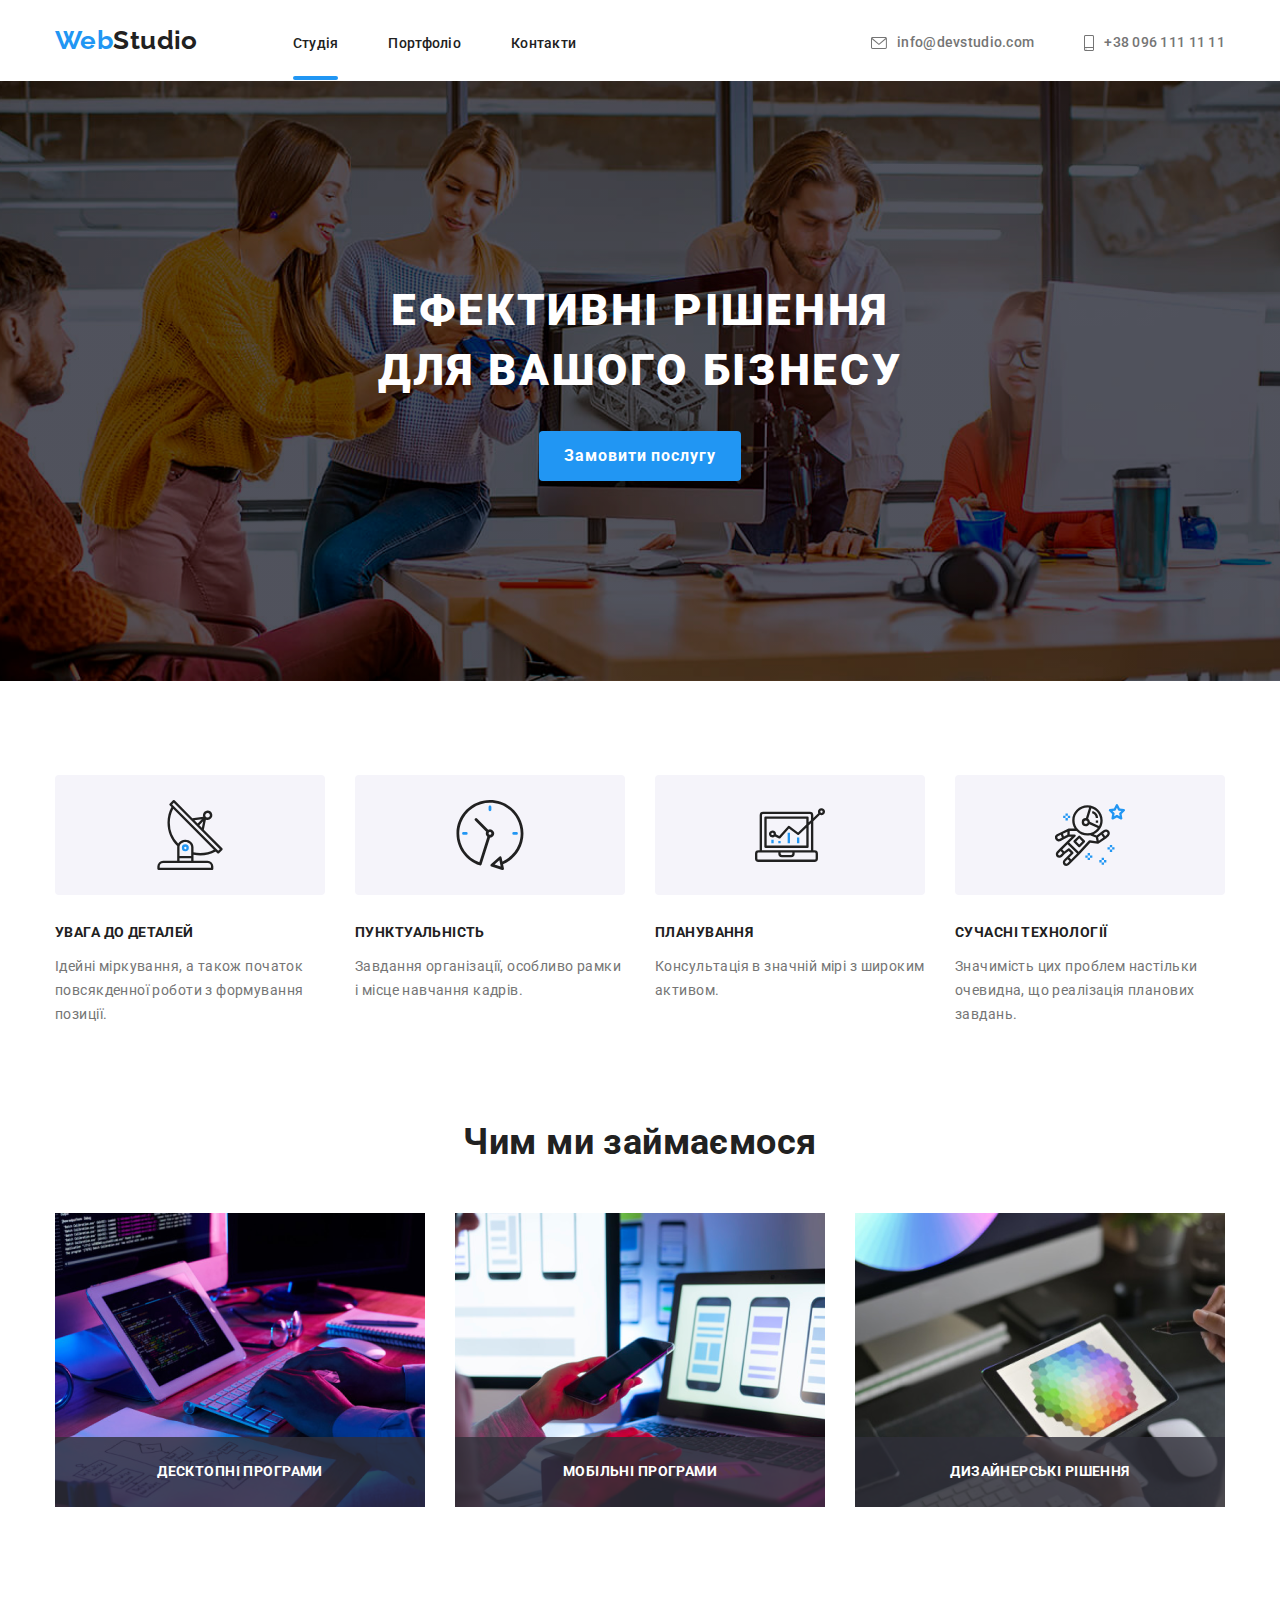
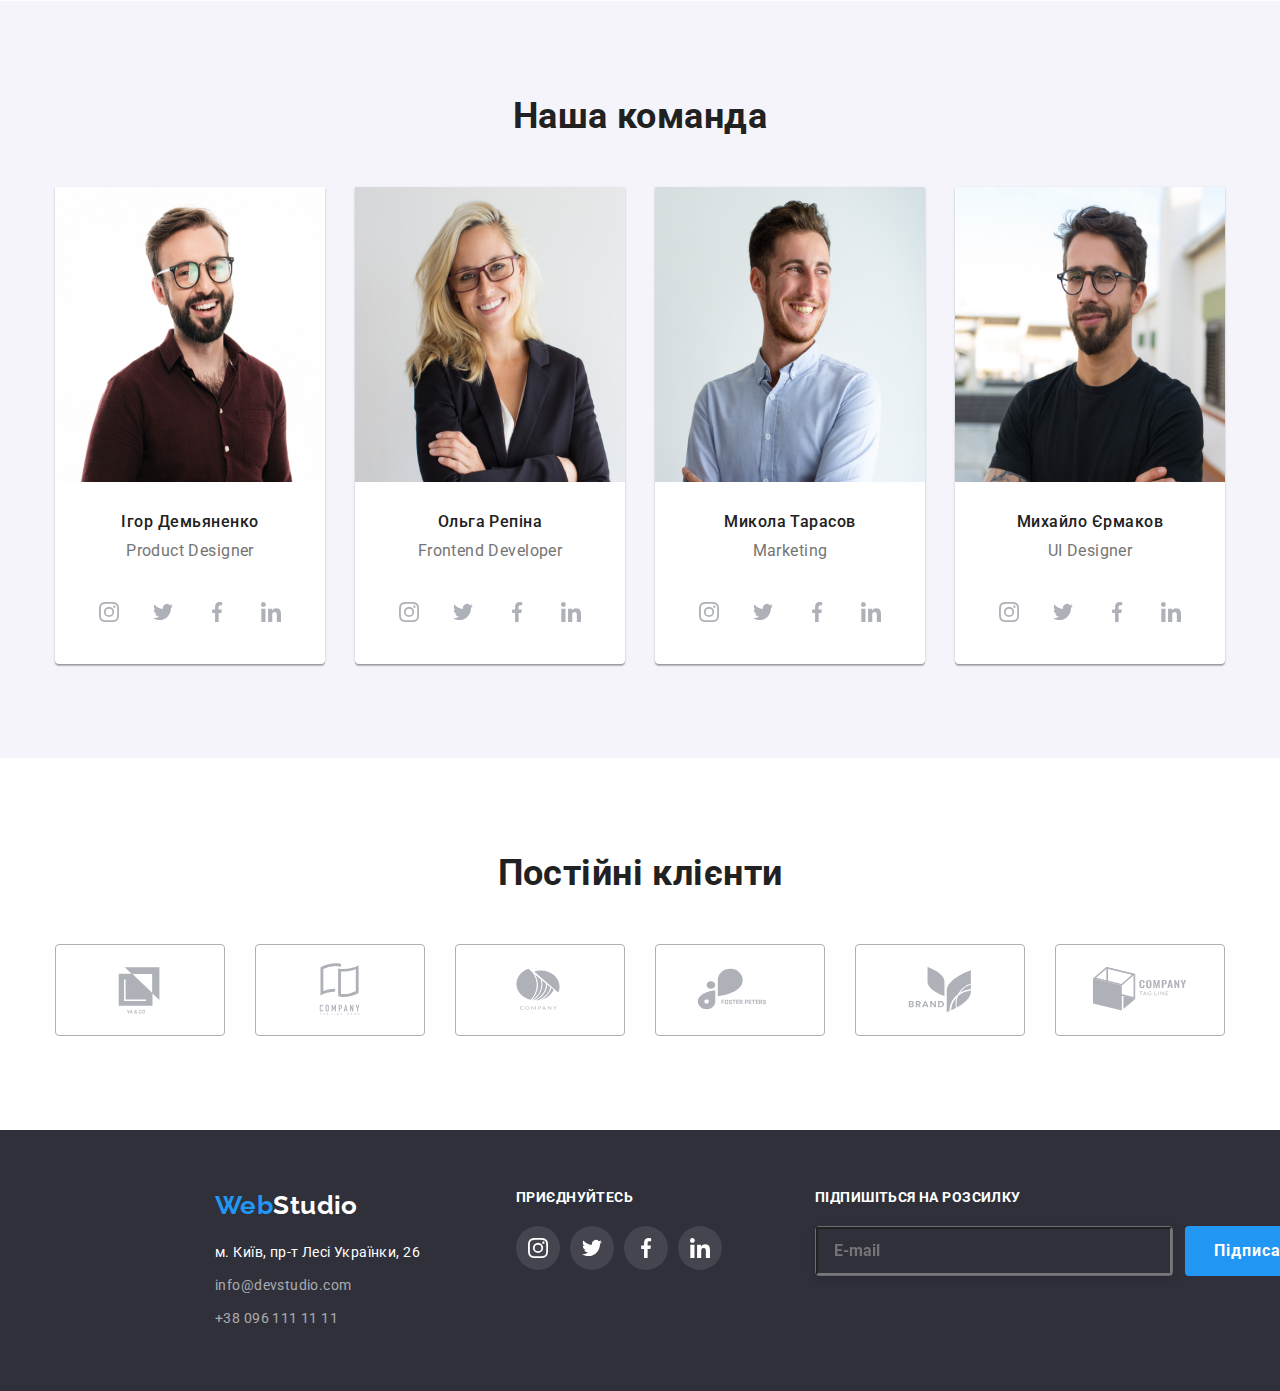
==== index.html @ 72299a6f "add modal registration" ====
<!DOCTYPE html>
<html lang="uk">

<head>
  <meta charset="UTF-8" />
  <meta http-equiv="X-UA-Compatible" content="IE=edge" />
  <meta name="viewport" content="width=device-width, initial-scale=1.0" />
  <title>WebStudio</title>
  <link rel="preconnect" href="https://fonts.googleapis.com" />
  <link rel="preconnect" href="https://fonts.gstatic.com" crossorigin />
  <link href="https://fonts.googleapis.com/css2?family=Raleway:wght@700&family=Roboto:wght@400;500;700;900&display=swap"
    rel="stylesheet" />
  <link rel="stylesheet" href="https://cdnjs.cloudflare.com/ajax/libs/modern-normalize/1.1.0/modern-normalize.min.css">
  <link rel="stylesheet" href="./css/styles.css" />
</head>

<body data-body>
  <header class="page-header">
    <div class="page container">
      <nav class="main-nav">
        <a class="page-logo" href="./index.html"><span class="web-logo">Web</span>Studio</a>
        <ul class="site-nav list">
          <li class="item"><a href="./index.html" class="link current">Студія</a></li>
          <li class="item"><a href="./portfolio.html" class="link">Портфоліо</a></li>
          <li class="item"><a href="" class="link">Контакти</a></li>
        </ul>
      </nav>

      <ul class="auth-nav list">
        <li class="item">
            <a href="mailto:info@devstudio.com" class="link"> <svg class="contact-icon" width="16" height="12">
                <use href="./images/images-icons/sprite.svg#icon-envelope"></use>
              </svg>info@devstudio.com</a>
        </li>

        <li class="item">
            <a href="tel:+380961111111" class="link"> <svg class="contact-icon" width="10" height="16">
                <use href="./images/images-icons/sprite.svg#icon-smartphone">
                </use>
              </svg>+38 096 111 11 11</a>
        </li>
      </ul>
    </div>
  </header>

  <main class="main-content">
    <!--Hero-->
    <section class="section hero-section">
      <div class="container">
        <h1 class="hero-title">Ефективні рішення для вашого бізнесу</h1>
        <button class="btn" type="button" data-modal-open>Замовити послугу</button> 
      </div>
    </section>

    <!--Features-->
    <section class="section">
      <div class="container">
        <h2 class="section-title visually-hidden">Fetures</h2>
        <ul class="features-list">
          <li class="features-list-li">
            <div class="feature-icon">
              <svg width="70" height="70">
                <use href="./images/images-icons/sprite.svg#icon-antenna">
                </use>
              </svg>
            </div>
            <h3 class="title">Увага до деталей</h3>
            <p class="text">Ідейні міркування, а також початок повсякденної роботи з формування позиції.</p>
          </li>
          <li class="features-list-li">
            <div class="feature-icon">
              <svg width="70" height="70">
                <use href="./images/images-icons/sprite.svg#icon-clock"></use>
              </svg>
            </div>
            <h3 class="title">Пунктуальність</h3>
            <p class="text">Завдання організації, особливо рамки і місце навчання кадрів.</p>
          </li>
          <li class="features-list-li">
            <div class="feature-icon">
              <svg width="70" height="70">
                <use href="./images/images-icons/sprite.svg#icon-diagram"></use>
              </svg>
            </div>
            <h3 class="title">Планування</h3>
            <p class="text">Консультація в значній мірі з широким активом.</p>
          </li>
          <li class="features-list-li">
            <div class="feature-icon">
              <svg width="70" height="70">
                <use href="./images/images-icons/sprite.svg#icon-astronaut"></use>
              </svg>
            </div>
            <h3 class="title">Сучасні технології</h3>
            <p class="text">Значимість цих проблем настільки очевидна, що реалізація планових завдань.</p>
          </li>
        </ul>
      </div>
    </section>

    <!--Work-->
    <section class="section about">
      <div class="container">
        <h2 class="section-title work">Чим ми займаємося</h2>
        <ul class="work-list">
          <li class="work-item link">
            <img src="./images/work/box1.png" alt="бази даних" />
            <p class="description">
              десктопні програми
            </p>
          </li>
          <li class="work-item link">
            <img src="./images/work/box2.png" alt="контакти" class="pic" />
            <p class="description">
              мобільні програми
            </p>
          </li>
          <li class="work-item link">
            <img src="./images/work/box3.png" alt="фінансовий аналіз" class="pic" />
            <p class="description">
              дизайнерські рішення
            </p>
          </li>
        </ul>
      </div>
    </section>

    <!--Team-->
    <section class="section team-section">
      <div class="container">
        <h2 class="section-title team">Наша команда</h2>
        <ul class="main-team list">
          <li class="team-list">
            <img src="./images/team/teamcard1.jpg" alt="Ігор Демьяненко" width="270" height="260" class="photo" />
            <h3 class="title">Ігор Демьяненко</h3>
            <p class="team-text">Product Designer</p>
                    
                <ul class="social-networks list">
                  <li class="social-networks-icon">
                    <a class="social-icon-box" href="" aria-label="instagram"> <svg class="soc-icon" width="20" height="20">
                      <use href="./images/images-icons/sprite.svg#icon-instagram">Instagram</use>
                    </svg>
                    </a>
                  </li>

                  <li class="social-networks-icon">
                    <a class="social-icon-box" href="" aria-label="twitter"><svg class="soc-icon" width="20" height="20">
                      <use href="./images/images-icons/sprite.svg#icon-twitter">Twitter</use>
                    </svg>
                    </a>
                  </li>

                   <li class="social-networks-icon">
                    <a class="social-icon-box" href="" aria-label="facebook"><svg class="soc-icon" width="20" height="20">
                      <use href="./images/images-icons/sprite.svg#icon-facebook">Facebook</use>
                    </svg>
                    </a>
                  </li>

                  <li class="social-networks-icon">
                    <a  class="social-icon-box" href="" aria-label="linkedin"><svg class="soc-icon" width="20" height="20">
                      <use href="./images/images-icons/sprite.svg#icon-linkedin">Linkedin</use>
                    </svg>
                    </a>
                  </li>
                </ul>
          </li>

          <li class="team-list">
            <img src="./images/team/teamcard2.jpg" alt="Ольга Репіна" width="270" height="260" class="photo" />
            <h3 class="title">Ольга Репіна</h3>
            <p class="team-text">Frontend Developer</p>
            <ul class="social-networks list">
              <li class="social-networks-icon">
                <a class="social-icon-box" href="" aria-label="instagram"> <svg class="soc-icon" width="20" height="20">
                  <use href="./images/images-icons/sprite.svg#icon-instagram">Instagram</use>
                </svg>
                </a>
              </li>

              <li class="social-networks-icon">
                <a class="social-icon-box" href="" aria-label="twitter"><svg class="soc-icon" width="20" height="20">
                  <use href="./images/images-icons/sprite.svg#icon-twitter">Twitter</use>
                </svg>
                </a>
              </li>

               <li class="social-networks-icon">
                <a class="social-icon-box" href="" aria-label="facebook"><svg class="soc-icon" width="20" height="20">
                  <use href="./images/images-icons/sprite.svg#icon-facebook">Facebook</use>
                </svg>
                </a>
              </li>

              <li class="social-networks-icon">
                <a  class="social-icon-box" href="" aria-label="linkedin"><svg class="soc-icon" width="20" height="20">
                  <use href="./images/images-icons/sprite.svg#icon-linkedin">Linkedin</use>
                </svg>
                </a>
              </li>
            </ul>
          </li>

          <li class="team-list">
            <img src="./images/team/teamcard3.jpg" alt="Микола Тарасов" width="270" height="260" class="photo" />
            <h3 class="title">Микола Тарасов</h3>
            <p class="team-text">Marketing</p>
            <ul class="social-networks list">
              <li class="social-networks-icon">
                <a class="social-icon-box" href="" aria-label="instagram"> <svg class="soc-icon" width="20" height="20">
                  <use href="./images/images-icons/sprite.svg#icon-instagram">Instagram</use>
                </svg>
                </a>
              </li>

              <li class="social-networks-icon">
                <a class="social-icon-box" href="" aria-label="twitter"><svg class="soc-icon" width="20" height="20">
                  <use href="./images/images-icons/sprite.svg#icon-twitter">Twitter</use>
                </svg>
                </a>
              </li>

               <li class="social-networks-icon">
                <a class="social-icon-box" href="" aria-label="facebook"><svg class="soc-icon" width="20" height="20">
                  <use href="./images/images-icons/sprite.svg#icon-facebook">Facebook</use>
                </svg>
                </a>
              </li>

              <li class="social-networks-icon">
                <a  class="social-icon-box" href="" aria-label="linkedin"><svg class="soc-icon" width="20" height="20">
                  <use href="./images/images-icons/sprite.svg#icon-linkedin">Linkedin</use>
                </svg>
                </a>
              </li>
            </ul>
          </li>

          <li class="team-list">
            <img src="./images/team/teamcard4.jpg" alt="Михайло Єрмаков" width="270" height="260" class="photo" />
            <h3 class="title">Михайло Єрмаков</h3>
            <p class="team-text">UI Designer</p>
            <ul class="social-networks list">
              <li class="social-networks-icon">
                <a class="social-icon-box" href="" aria-label="instagram"> <svg class="soc-icon" width="20" height="20">
                  <use href="./images/images-icons/sprite.svg#icon-instagram">Instagram</use>
                </svg>
                </a>
              </li>

              <li class="social-networks-icon">
                <a class="social-icon-box" href="" aria-label="twitter"><svg class="soc-icon" width="20" height="20">
                  <use href="./images/images-icons/sprite.svg#icon-twitter">Twitter</use>
                </svg>
                </a>
              </li>

               <li class="social-networks-icon">
                <a class="social-icon-box" href="" aria-label="facebook"><svg class="soc-icon" width="20" height="20">
                  <use href="./images/images-icons/sprite.svg#icon-facebook">Facebook</use>
                </svg>
                </a>
              </li>

              <li class="social-networks-icon">
                <a class="social-icon-box" href="" aria-label="linkedin"><svg class="soc-icon" width="20" height="20">
                  <use href="./images/images-icons/sprite.svg#icon-linkedin">Linkedin</use>
                </svg>
                </a>
              </li>
            </ul>
          </li>
        </ul>
      </div>
    </section>
  </main>

  <!--Customers-->
  <section class="section customers">
    <div class="container">
      <h2 class="section-title work">Постійні клієнти</h2>
      <ul class="customers-list list">
        <li class="customers-li">
          <a class="customer-icon" href="" aria-label="">
            <svg class="company" width="106" height="60">
              <use href="./images/images-icons/sprite.svg#icon-logo-1"></use>
            </svg>
          </a>
        </li>

        <li class="customers-li">
          <a class="customer-icon" href="" aria-label="">
            <svg class="company" width="106" height="60">
              <use href="./images/images-icons/sprite.svg#icon-logo-2"></use>
            </svg>
          </a>
        </li>


        <li class="customers-li">
          <a class="customer-icon" href="" aria-label="">
            <svg class="company" width="106" height="60">
              <use href="./images/images-icons/sprite.svg#icon-logo-3"></use>
            </svg>
          </a>
        </li>

        <li class="customers-li">
          <a class="customer-icon" href="" aria-label="">
            <svg class="company" width="106" height="60">
              <use href="./images/images-icons/sprite.svg#icon-logo-4"></use>
            </svg>
          </a>
        </li>

        <li class="customers-li">
          <a class="customer-icon" href="" aria-label="">
            <svg class="company" width="106" height="60">
              <use href="./images/images-icons/sprite.svg#icon-logo-5"></use>
            </svg>
          </a>
        </li>

        <li class="customers-li">
          <a class="customer-icon" href="" aria-label=""><svg class="company" width="106" height="60">
              <use href="./images/images-icons/sprite.svg#icon-logo-6"></use>
            </svg>
          </a>
        </li>

      </ul>
    </div>
  </section>

  <!--Footer-->
  <footer class="section footer-section">
    <div class="footer-container">
        <div class="footer-block">
          <a class="logo list" href="./index.html"><span class="web-logo">Web</span>Studio</a>
          <address class="footer-addres">
            <ul class="footer-adress-list">
              <li class="item"><a
              href="https://www.google.com.ua/maps/place/%D0%B1%D1%83%D0%BB.+%D0%9B%D0%B5%D1%81%D0%B8+%D0%A3%D0%BA%D1%80%D0%B0%D0%B8%D0%BD%D0%BA%D0%B8,+26,+%D0%9A%D0%B8%D0%B5%D0%B2,+02000/@50.4265807,30.5383858,17z/data=!3m1!4b1!4m5!3m4!1s0x40d4cf0e033ecbe9:0x57a4dffefec77da0!8m2!3d50.4265807!4d30.5383858?hl=ru"
              class="adress-link">м. Київ, пр-т Лесі Українки, 26</a></li>
              <li class="item"><a href="mailto:info@devstudio.com" class="contacts-link">info@devstudio.com</a></li>
              <li class="item"><a href="tel:+380961111111" class="contacts-link">+38 096 111 11 11</a></li>
            </ul>
          </address>
        </div>

        <div class="network-contacts">
          <h3 class="joing-network title">Приєднуйтесь</h3>
          <ul class="social-networks list">
            <li class="social-networks-icon">
              <a class="footer-social-icon" href="" aria-label="instagram"> <svg class="soc-icon-footer" width="20" height="20">
              <use href="./images/images-icons/sprite.svg#icon-instagram">Instagram</use>
              </svg>
              </a>
            </li>

            <li class="social-networks-icon">
              <a class="footer-social-icon" href="" aria-label="twitter"><svg class="soc-icon-footer" width="20" height="20">
              <use href="./images/images-icons/sprite.svg#icon-twitter">Twitter</use>
              </svg>
              </a>
            </li>

            <li class="social-networks-icon">
              <a class="footer-social-icon" href="" aria-label="facebook"><svg class="soc-icon-footer" width="20" height="20">
                <use href="./images/images-icons/sprite.svg#icon-facebook">Facebook</use>
              </svg>
              </a>
            </li>

            <li class="social-networks-icon">
              <a  class="footer-social-icon" href="" aria-label="linkedin"><svg class="soc-icon-footer" width="20" height="20">
              <use href="./images/images-icons/sprite.svg#icon-linkedin">Linkedin</use>
              </svg>
              </a>
            </li>
          </ul>
        </div>
        
        <div class="signup">
          <h3 class="title">Підпишіться на розсилку</h3>
          <form name="signup-form" class="signup-form" >
            <label class="signup-form-email" >
              <input type="email" name="email" classs="email" placeholder="E-mail">
            </label>
            <button type="submit" class="btn-submit">Підписатися<svg class="icon-send" width="24" height="24">
              <use href="./images/images-icons/icons.svg#icon-icon-send">Icon-send</use>
            </svg></button>
          </form>
        </div>

      </div>
  </footer>

  <!--Modal-window-->
    <div class="backdrop is-hidden" data-modal>
      <div class="modal">
        <button class="modal-close-btn" type="button" data-modal-close> 
          <svg width="11" height="11">
            <use href="./images/images-icons/cros-close.svg#icon-cros-close">
            </use>
          </svg>
        </button>

        <div class="callback">
          <p class="callback-title">Залиште свої данні, ми вам перетелефонуємо</p>
          <form name="callback-form" class="callback-form">
            
            <div class="callback-username">
              <label class="callback-form-username">
                Ім'я
                <input type="text" name="uername" class="uername">
              </label>
            </div>

            <div class="callback-phone">
              <label class="callback-phone-number">
                Телефон
                <input type="phone" name="phone" class="phone">
              </label>
            </div>
            
           <div class="callback-mail"> 
            <label class="callback-mail-adress">
              Пошта
              <input type="mail" name="mail" class="mail">
            </label>
           </div>

           <div class="callback-area">
            <label class="callback-area-coment">
              Коментарій
              <input type="text" name="text" class="text">
            </label>
           </div>
    
          </form>
        </div>
      </div>
    </div>

  <script src="./js/modal.js"></script>

</body>

</html>
---- css/styles.css ----
/* index.html css */
:root {
    --primary-text-color: #757575;
    --secondary-text-color: #212121;
    --accent-color: #2196F3;
    --secondary-background-color: #FFFFFF;
    --icon-color: #AFB1B8;
}

/* reset */
html {
	box-sizing: border-box;
}
*,
*::after,
*::before {
	box-sizing: inherit;
}

h1,
h2,
h3,
h4,
h5,
h6,
p {
	margin-top: 0;
}

.ul {
	list-style: none;
	padding-left: 0;
    padding: 0;
	margin: 0;
}

.a {
	text-decoration: none;
	color: inherit;
}

img {
	display: block;
	max-width: 100%;
	height: auto;
}

.list {
    padding: 0;
    margin: 0;
    
    list-style: none;
}

body {
    font-family: Roboto, sans-serif; 
    font-size: 14px;
    letter-spacing: 0.03em;
    color: var(--primary-text-color);
    background-color: var(--secondary-background-color);
}

.no-scroll {
    overflow: hidden;
}

.section {
    padding-bottom: 94px;
    padding-top: 94px;
}

.page-header {
    background-color: var(--secondary-background-color);
}

.container {
    width: 1200px;
    padding-left: 15px;
    padding-right: 15px;
    margin-left: auto;
    margin-right: auto;
}

/* main-nav */
.page {
    display: flex;
}

.main-nav  {
    display: flex;
    align-items: center;
    margin-right: auto;
}

/* logo */
.page-logo {
    display: flex;
    margin-right: 95px;

    color: var(--secondary-text-color); 
    font-family: 'Raleway', serif;
    font-weight: 700;
    font-size: 26px;
    line-height: 1.20;
    text-decoration: none;

    transition-property: color;
    transition-duration: 250ms;
    transition-timing-function: cubic-bezier(0.4, 0, 0.2, 1); 
}

.page-logo:hover,
.page-logo:focus {
    color: #292929;   
}

.web-logo {
    color: var(--accent-color);
}

/* site nav */
.link {
    text-decoration: none;
}

.site-nav {
    display: flex;
}

.site-nav .item + .item {
    margin-left: 50px   ;
}

.site-nav .link {
    display: flex;
    padding-top: 35px;
    padding-bottom: 30px;

    color: var(--secondary-text-color);
    font-weight: 500;
    font-size: 14px;
    line-height: 1.07;
    letter-spacing: 0.02em;
    text-decoration: none;

    transition-property: color;
    transition-duration: 250ms;
    transition-timing-function: cubic-bezier(0.4, 0, 0.2, 1);
    }

.site-nav .link:hover,
.site-nav .link:focus {
    color: var(--accent-color);
}

.current {
    position: relative;
}

.current::after {
    content: "";
    position: absolute;
    bottom: 0;
    left:0;
    width: 100%;
    height: 4px;
    background-color: var(--accent-color);
    border-radius: 2px;
} 


/* auth-icons */
.contact-icon {
    margin-right: 10px;
    fill: currentColor;
}

/* auth-nav */
.page .auth-nav {
    display: flex;
}

.auth-nav .item {
    display: flex;
    align-items: center;
}

.auth-nav .link {
    display: flex;
    padding-top: 35px;
    padding-bottom: 30px;
    align-items: center;
    font-weight: 500;
    font-size: 14px;
    line-height: 1.14;
    letter-spacing: 0.02em;
    color: #757575;
    text-decoration: none;

    transition-property: color;
    transition-duration: 250ms;
    transition-timing-function: cubic-bezier(0.4, 0, 0.2, 1);
}

.auth-nav .item + .item {
    margin-left: 50px;
}

 .auth-nav .link:hover,
 .auth-nav .link:focus {
    color: var(--accent-color);
 }

/* Hero */
.main-contenet {
    margin-bottom: 0;
}

.hero-section {
    max-width: 1600px;
    margin-left: auto;
    margin-right:auto;
    padding-top: 200px;
    padding-bottom: 200px;
    text-align: center;
    background-image: linear-gradient(to right, rgba(0, 0, 0, 0.4), rgba(0, 0, 0, 0.4)), url(../images/banner/Img.png);
    background-repeat: no-repeat;
    background-position: center;
    background-size: cover;
    background-color: #C4C4C4;
}

.hero-title {
    width: 600px;
    margin-bottom: 30px;
    margin-left: auto;
    margin-right: auto;

    font-weight: 900;
    font-size: 44px;
    line-height: 1.36;
    text-align: center;
    letter-spacing: 0.06em;
    text-transform: uppercase;
    color: var(--secondary-background-color);
}

.btn {
    padding: 10px 25px;

    font-weight: 700;
    font-size: 16px;
    line-height: 1.88;
    border: none;
    align-items: center;
    text-align: center;
    border-radius: 4px;
    letter-spacing: 0.06em;
    cursor: pointer;
    color: var(--secondary-background-color);
    background-color: var(--accent-color);

    transition-property: background-color, box-shadow;
    transition-duration: 250ms;
    transition-timing-function: cubic-bezier(0.4, 0, 0.2, 1);

}

.btn:hover,
.btn:focus {
    background-color:var(--accent-color);
    box-shadow: 0px 4px 4px rgba(0, 0, 0, 0.15); 
}

/* features */
.section-title {
    text-align: center;
    font-weight: 700;
    font-size: 36px;
    line-height: 1.17;
    color: var(--secondary-text-color);
}

.features-list {
    padding: 0;
    margin: 0;
    display: flex;
    list-style: none;
}

 /*прихований заголовок*/
 .visually-hidden {
    position: absolute;
    width: 1px;
    height: 1px;
    margin: -1px;
    border: 0;
    padding: 0;
    white-space: nowrap;
    clip-path: inset(100%);
    clip: rect(0 0 0 0);
    overflow: hidden;
 }

 .features-list-li {
    width: 270px;
 }

 .features-list .features-list-li + .features-list-li {
    margin-left: 30px;
 }

.title {
    font-size: 14px;
    font-weight: 700;
    line-height: 1.14;
    list-style: none;
    color: var(--secondary-text-color);
    text-transform: uppercase;
}

.text {
    margin-top: 0;
    margin-bottom: 0;
    
    font-size: 14px;
    line-height: 1.71;
}

/* feature-icons */
.feature-icon {
    display: flex;
    margin-bottom: 30px;
    width: 270px;
    height: 120px;
    border: none;
    align-items: center;
    justify-content: center;
    border-radius: 4px;
    background-color: #F5F4FA;
 }

/* work */
.about {
    padding-top: 0;
}

.work .link {
    display: flex;
    flex-direction: row;
    background: url(creative-artist-web-design-with-working-colour-selection-graphic-tablet_35674-1119.jpg);
}

.work-list {
    display: flex;
    margin-top: 0;
    margin-bottom: 0;
    padding: 0%;

    list-style: none;
}

.work-list .link + .link {
    margin-left: 30px;
}

.work-list .link + .link:not(:last-child) {
    margin-left: 30px;
}

.work {
    margin-top: 0;
    margin-bottom: 50px;
}

.work-item {
   display: block;
   max-width: 100%; 
   height: auto;
   position: relative;
}

.description {
    font-weight: 700;
    line-height: 1.14;
    top: 0;
    left:0;
    width: 100%;
    height: 70px;
    padding-top: 27px;
    padding-bottom: 27px;
    margin-top: auto;
    margin-bottom: 0;
    bottom: 0;
    position: absolute;
    text-align: center;
    justify-content: flex-end;
    text-transform: uppercase;
    font-style: normal;
    color: var(--secondary-background-color);
    background-color: rgba(47, 48, 58, 0.8);
}

/* team */
.team-section {
    margin-top: 0;
    margin-bottom: 0;
    background-color: #F5F4FA;
}

.section-title {
    margin-bottom: 50px; 
}

.main-team .team-list + .team-list {
    margin-left: 30px;
}

.team {
    background-color: #F5F4FA;
    border-radius: 0px;
}

.main-team {
    display: flex;
    padding-left: 0;
}

.team-list {
    background: #FFFFFF;
    box-shadow: 0px 1px 3px rgba(0, 0, 0, 0.12), 0px 1px 1px rgba(0, 0, 0, 0.14), 0px 2px 1px rgba(0, 0, 0, 0.2);
    border-radius: 0px 0px 4px 4px;
}

.team-text {
    margin-bottom: 0;
    font-size: 16px;
    line-height: 1.19;
    text-align: center;
    color: var(--primary-text-color);
}

.team-list .title {
    padding-top: 30px;
    margin-bottom: 10px;

    font-weight: 500;
    font-size: 16px;
    line-height: 1.19;
    text-align: center;
    letter-spacing: 0.03em;
    text-transform: none;
    color: var(--secondary-text-color);
}

.photo {
    width: 370px;
    height: 295px;
    background-color: var(--primary-text-color);
}

/* Network items */
.social-networks {
    display: flex; 
    margin-top: 30px;
    padding-bottom: 30px; 
    align-items: center;
    justify-content: center;
}

.social-networks .list {
    padding-bottom: 30px;
}

.social-networks-icon {
    display: flex; 
}

.social-networks-icon:not(:last-child) {
    margin-right: 10px;  
 } 

.social-icon-box {
    display: flex;
    width: 44px;
    height: 44px;
    border-radius: 50%;
    align-items: center;
    justify-content: center;
    border: none;
    color: var(--icon-color);
    background-color: var(--secondary-background-color);

    transition-property: background-color, color;
    transition-duration: 250ms;
    transition-timing-function: cubic-bezier(0.4, 0, 0.2, 1);
}

.social-icon-box:hover,
.social-icon-box:focus {
    background-color: var(--accent-color);
    color: var(--secondary-background-color);
}

.soc-icon {
    align-items: center;
    justify-content: center;
    fill: currentColor;
}

/* Customers */
.customers-list {
    display: flex;
}

.customers-li {
    display: flex;  
}

.customers-li:not(:last-child) {
    margin-right: 30px;
}

.customer-icon {
    display: flex;
    width: 170px;
    height: 92px;
    align-items: center;
    justify-content: center;
    border: 1px solid #AFB1B8;
    border-radius: 4px; 
    color: var(--icon-color);
    background-color: var(--secondary-background-color);

    transition-property: color, border;
    transition-duration: 250ms;
    transition-timing-function: cubic-bezier(0.4, 0, 0.2, 1);
}

.customer-icon:hover,
.customer-icon:focus {
    color: var(--accent-color);
    border: 1px solid var(--accent-color);
}

.company {
    align-items: center;
    justify-content: center;
    fill: currentColor;
}   

/* footer */
.footer-section {
    display: flex;
    width: 1600px;
    padding-top: 60px;
    padding-bottom: 60px;
    padding-left: 15px;
    padding-right: 15px;
    margin-left: auto;
    margin-right: auto;
    margin-top: 0;
    margin-top: 0;
    background-color: #2F303A;
}

.footer-container {
    display: flex;
    width: 1200px;
    padding-left: 15px;
    padding-right: 15px;
    margin-left: auto;
    margin-right: auto;
}

.footer-block {
    width: 231px;
} 

.logo {
    margin-bottom: 20px;
    font-family: 'Raleway';
    font-weight: 700;
    font-size: 26px;
    line-height: 1.19;
    text-decoration: none;
    color: var(--secondary-background-color);
}

.footer-addres {
    margin-top: 20px;
}

.footer-adress-list {
    padding-left: 0;
    margin-top: 0;   
    margin-bottom: 0; 
    list-style: none;
}

.footer-adress .list {
    margin-right: 0;
}

.footer-adress-list .item {
    margin-bottom: 9px;
}

.footer-adress-list .item:last-child {
    margin-bottom: 0;
}

.adress-link,
.contacts-link {
    font-style: normal;
    line-height: 1.71;
    text-decoration: none;
    color: var(--secondary-background-color) 
}

.contacts-link {
    color: rgba(255, 255, 255, 0.6);

    transition-property: color;
    transition-duration: 250ms;
    transition-timing-function: cubic-bezier(0.4, 0, 0.2, 1);
}

.contacts-link:hover,
.contacts-link:focus {
    color:var(--accent-color);
}

.footer-social-icon {
    display: flex;
    width: 44px;
    height: 44px;
    border-radius: 50%;
    align-items: center;
    justify-content: center;
    border: none;
    color: var(--secondary-background-color);
    background-color: rgba(255, 255, 255, 0.1);

    transition-property: background-color;
    transition-duration: 250ms;
    transition-timing-function: cubic-bezier(0.4, 0, 0.2, 1);
}

.footer-social-icon:hover,
.footer-social-icon:focus {
    background-color: var(--accent-color);
}

.soc-icon-footer {
    align-items: center;
    justify-content: center;
    fill: currentColor;
}

/* Network contacts */
.network-contacts {
    display: flex;
    flex-wrap: wrap;
    width: 206px;
    margin-left: 70px;
    margin-right:93px;
    padding-bottom: 0px;
    align-items: center;
    align-content: flex-start;
}

.joing-network {
    margin-bottom: 20px;
    color: var(--secondary-background-color);
}

.network-contacts > .social-networks {
    margin-top: 0;
}

/* Signup-form */
.signup {
    display: block;
    align-content: flex-start; 
}

.signup-form {
    display: flex;
}

.signup > .title {
    color: var(--secondary-background-color);
    margin-bottom: 20px;
}

.signup-form-email {
    display: flex;
    margin-right: 12px;
    width: 358px;
    height: 50px;
    
    border: 1px solid rgba(255, 255, 255, 0.3);
    filter: drop-shadow(0px 4px 4px rgba(0, 0, 0, 0.15));
    border-radius: 4px;
}

.signup-form input {
    padding-top: 15px;
    padding-bottom: 15px;
    padding-left: 16px;
    width: 100%;
   
    font-weight: 700;
    font-size: 16px;
    line-height: 1.88;

    color: var(--secondary-background-color);
    background-color: #2F303A;
}

.btn-submit {
    padding: 10px 29px;
    margin-left: 0;
    font-weight: 700;
    font-size: 16px;
    line-height: 1.88;
   
    display: flex;
    align-items: center;
    text-align: center;
    width: 200px;
    height: 50px;
    letter-spacing: 0.06em;
    border: none;
    align-items: center;
    text-align: center;
    border-radius: 4px;
    cursor: pointer;
    color: var(--secondary-background-color);
    background-color: var(--accent-color);

    transition-property: background-color, box-shadow;
    transition-duration: 250ms;
    transition-timing-function: cubic-bezier(0.4, 0, 0.2, 1);

}

.btn-submit:hover,
.btn-submit:focus {
    background-color:var(--accent-color);
    box-shadow: 0px 4px 4px rgba(0, 0, 0, 0.15); 
}

.icon-send {
    margin-left: 10px;
}

/* potfolio/css */

.portfolio-container {
    display: flex;
    margin-top: 0;
    margin-bottom: 50px;
    justify-content: center;
} 

.portfolio-nav + .portfolio-nav {
    margin-left: 8px;
}

.portfolio-btn {
    padding: 6px 22px;
    font-weight: 500;
    font-size: 16px;
    border-radius: 4px;

    line-height: 1.63;
    text-align: center;
    cursor: pointer;
    color: var(--secondary-text-color);
    background-color: #F5F4FA;
    border: transparent;

    transition-property: color, background, box-shadow, border-radius;
    transition-duration: 250ms;
    transition-timing-function: cubic-bezier(0.4, 0, 0.2, 1);
}   

 .portfolio-btn:hover,
 .portfolio-btn:focus {
    color: #F5F4FA;
    background: #2196F3;
    box-shadow: 0px 3px 1px rgba(0, 0, 0, 0.1), 0px 1px 2px rgba(0, 0, 0, 0.08), 0px 2px 2px rgba(0, 0, 0, 0.12);
    border-radius: 4px;
 }

 .portfolio-btn.active {
    background-color: var(--accent-color);
    color: var(--secondary-background-color);
 }

.flex-conteiner {
    display: flex;
    flex-wrap: wrap;
    margin-top: 0;
    width: 1200px;
    cursor: pointer;
}
 
.work-text {
    padding-bottom: 20px;
    margin-bottom: 0;

    font-size: 16px;
    line-height: 30px;
    letter-spacing: 0.03em;
    color: var(--primary-text-color);
}

.work-text,
.list-title {
    padding-right: 25px;
    padding-left: 25px;
}

.list-title {
    padding-top: 20px;
    margin-bottom: 4px;
    
    font-size: 18px;
    line-height: 36px;
    letter-spacing: 0.06em;
    color: var(--secondary-text-color);
}

 .flex-conteiner .link {
    display: flex;
    width: 370px;

    margin-right: 30px;
    margin-bottom:                                                                                                                                                                                                                                                                                                                                                       30px;
    border: 1px solid #EEEEEE;
    background-color: var(--secondary-background-color);
}

.portfolio-positions {
    text-decoration: none;
    
    transition-property: box-shadow;
    transition-duration: 250ms;
    transition-timing-function: cubic-bezier(0.4, 0, 0.2, 1);  
}

.portfolio-positions:hover,
.portfolio-positions:focus {
    box-shadow: 0px 3px 1px rgba(0, 0, 0, 0.1), 0px 1px 2px rgba(0, 0, 0, 0.08), 0px 2px 2px rgba(0, 0, 0, 0.12);
}

.flex-conteiner:nth-child(3n) {
    margin-right: 0;
}

.flex-conteiner:nth-last-child(-n + 3) {
    margin-bottom: 0;
}

.portfolio-relative {
    position: relative;
    overflow: hidden;
}

.portfolio-overlay {
    position: absolute;
    bottom: 0;
    left: 0;

    transform: translateY(100%);
   
    display: flex;  
    align-items: center;
    justify-content: center;
    width: 100%;
    height: 100%;
    padding: 63px 24px;
    margin-bottom: 0;
    
    background-color: rgba(33, 150, 243, 0.9);

    transition-property: transform;
    transition-duration: 250ms;
    transition-timing-function: cubic-bezier(0.4, 0, 0.2, 1);
}

.portfolio-description {
    font-style: normal;
    font-size: 18px;
    line-height: 1.56;
    
    color: var(--secondary-background-color);
}

.portfolio-positions:hover .portfolio-overlay {
    transform: translateY(0);
}

/* Modal-window */
.backdrop {
    position: fixed;
    top: 0;
    left: 0;
    width: 100%;
    height: 100%;
    z-index: 1000;

    background-color: rgba(0, 0, 0, 0.2);

    opacity: 1;
    visibility: visible;
    pointer-events: initial;

    transition-property: opacity, visibility;
    transition-duration: 250ms;
    transition-timing-function: cubic-bezier(0.4, 0, 0.2, 1);
}

.is-hidden {
    opacity: 0;
    visibility: hidden;
    pointer-events: none;
} 

.modal {
    position: absolute; 
    top: 50%;
    left: 50%;
    transform: translate(-50%, -50%);

    min-width:528px;
    min-height: 581px;

    background-color: var(--secondary-background-color);
    box-shadow: 0px 1px 3px rgba(0, 0, 0, 0.12), 0px 1px 1px rgba(0, 0, 0, 0.14), 0px 2px 1px rgba(0, 0, 0, 0.2);
    border-radius: 4px;
}

.modal-close-btn {
    position: absolute;
    top: 0;
    right: 0;

    width: 30px;
    height: 30px;

    display: flex;
    align-items: center;
    justify-content: center;

    border-radius: 50%;
    background-color: var(--secondary-background-color);
    border: 1px solid rgba(0, 0, 0, 0.1);

    cursor: pointer;
}

.callback {
    display: block;
    padding: 40px;
}

.callback-title {
    display: flex;
    margin-bottom: 30px;
    font-weight: 700;
    font-size: 20px;
    line-height: 1.15px;
    text-align: center;
    color: var(--secondary-text-color);
}

.callback-form-username,
.callback-phone-number {
    width: 100%;
}

.callback-username,
.callback-phone,
.callback-mail,
.callback-area {
    display: flex;
}
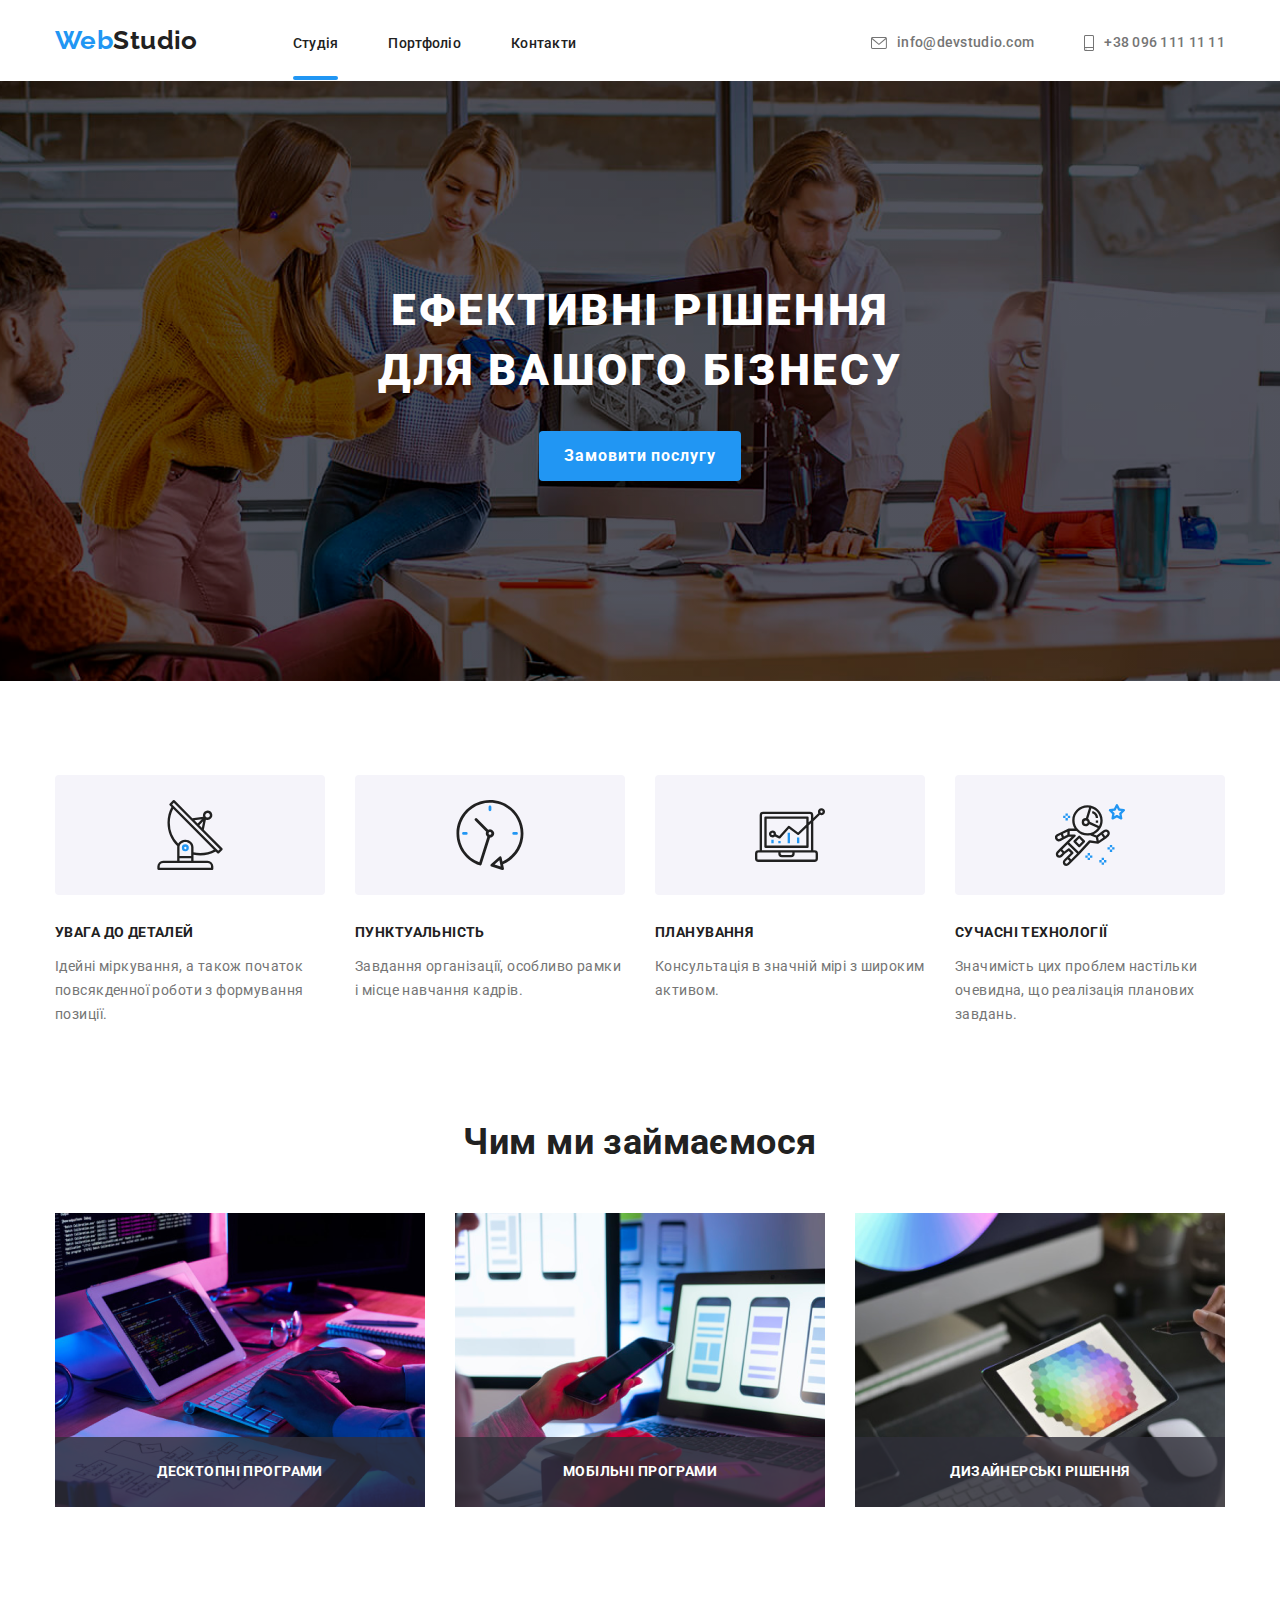
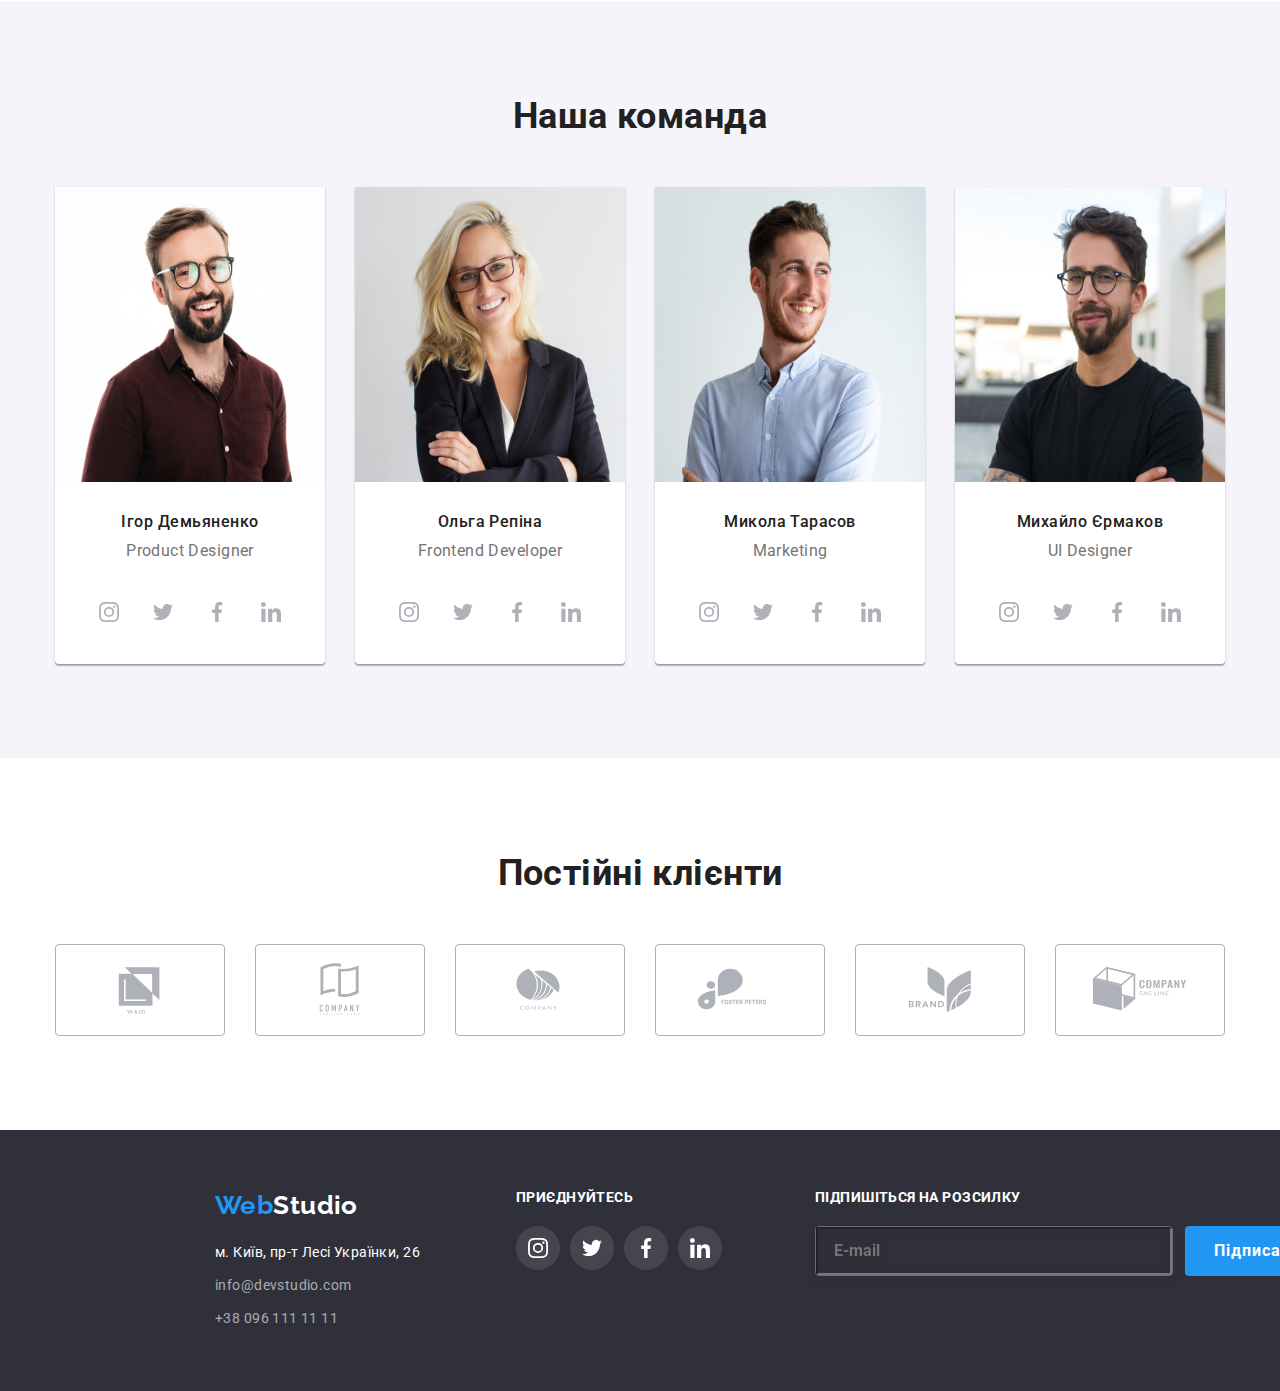
==== commit 1825b5a3: "add callback area" ====
--- a/index.html
+++ b/index.html
@@ -406,38 +406,49 @@
           </svg>
         </button>
 
+       
         <div class="callback">
           <p class="callback-title">Залиште свої данні, ми вам перетелефонуємо</p>
           <form name="callback-form" class="callback-form">
-            
+           
             <div class="callback-username">
               <label class="callback-form-username">
-                Ім'я
+                <span class="callback-name">Ім'я</span> 
                 <input type="text" name="uername" class="uername">
               </label>
             </div>
 
             <div class="callback-phone">
               <label class="callback-phone-number">
-                Телефон
+                <span class="callback-name">Телефон</span>
                 <input type="phone" name="phone" class="phone">
               </label>
             </div>
             
            <div class="callback-mail"> 
             <label class="callback-mail-adress">
-              Пошта
+              <span class="callback-name">Пошта</span>            
               <input type="mail" name="mail" class="mail">
             </label>
            </div>
 
            <div class="callback-area">
             <label class="callback-area-coment">
-              Коментарій
-              <input type="text" name="text" class="text">
+              <span >Коментарій</span>              
+              <textarea name="coment" class="coment" rows="7" placeholder="Введіть текст">
+              </textarea>
             </label>
            </div>
-    
+          
+           <div class="consent">
+            <label class="consent-accept">
+              <input type="text" name="text" class="contract">
+              <span class="contract-text">Погоджуюсь з розсилкою та приймаю</span>
+              <a class="consent-contract" href=""><span class="contract-text content">Умови договору</span></a>              
+            </label>
+           </div>
+
+           <button type="submit" class="submit">Відправити</button>
           </form>
         </div>
       </div>
--- a/css/styles.css
+++ b/css/styles.css
@@ -716,7 +716,7 @@
     line-height: 1.88;
 
     color: var(--secondary-background-color);
-    background-color: #2F303A;
+    background-color: transparent;
 }
 
 .btn-submit {
@@ -757,7 +757,6 @@
 }
 
 /* potfolio/css */
-
 .portfolio-container {
     display: flex;
     margin-top: 0;
@@ -969,8 +968,8 @@
 }
 
 .callback-title {
-    display: flex;
-    margin-bottom: 30px;
+    margin-top: 0px;
+    margin-bottom: 0px;
     font-weight: 700;
     font-size: 20px;
     line-height: 1.15px;
@@ -978,14 +977,102 @@
     color: var(--secondary-text-color);
 }
 
-.callback-form-username,
-.callback-phone-number {
-    width: 100%;
-}
-
-.callback-username,
+.callback-username, 
 .callback-phone,
 .callback-mail,
 .callback-area {
-    display: flex;
-}
+    display: block;
+    margin-top: 12px;
+}
+
+.uername, .phone, .mail {
+    width: 100%;
+    height: 40px;
+    padding-top: 15px;
+    padding-left: 42px;
+    padding-bottom: 15px;
+    padding-right: 15px;
+    outline: 1px solid rgba(33, 33, 33, 0.2);
+    border-radius: 4px;
+    background-color:var(--secondary-background-color);
+
+    transition-property: outline;
+    transition-duration: 250ms;
+    transition-timing-function: cubic-bezier(0.4, 0, 0.2, 1);
+}
+
+.uername.phone.mail:focus {
+    box-shadow: 0px 1px 3px #0000001f, 0px 1px 1px rgba(0, 0, 0, 0.14), 0px 2px 1px rgba(0, 0, 0, 0.2);
+    outline: #2196F3;
+}
+
+.coment {
+    width: 100%;
+    height: 120px;
+    padding: 16px;
+
+    outline: 1px solid rgba(33, 33, 33, 0.2);
+    border-radius: 4px;
+    background-color:var(--secondary-background-color);
+    
+    transition-property: outline;
+    transition-duration: 250ms;
+    transition-timing-function: cubic-bezier(0.4, 0, 0.2, 1)
+}
+
+.coment:focus  {
+    outline: red;
+    box-shadow: 0px 1px 3px rgba(0, 0, 0, 0.12), 0px 1px 1px rgba(0, 0, 0, 0.14), 0px 2px 1px rgba(0, 0, 0, 0.2);
+}
+
+.callback-name {
+    font-weight: 400;
+    font-size: 12px;
+    line-height: 1.67;
+    letter-spacing: 0.01em;
+    color: var(--primary-text-color);
+}
+
+.callback-form {
+    margin-bottom: 0px ;
+}
+
+.consent {
+    display: flex;
+    margin-top: 20px;
+    margin-bottom: 30px;
+}
+
+.contract-text {
+    font-weight: 400;
+    font-size: 14px;
+    line-height: 1.71;   
+    color: var(--primary-text-color);
+}
+
+.consent .content {
+    color: #2196F3;
+    text-decoration: rgb(14, 149, 211);
+}
+
+.submit {
+    width: 200px;
+    height: 50px;
+    padding-top: 10px;
+    padding-bottom: 10px;
+    margin-bottom: 40px;
+    margin-left: auto;
+    margin-right: auto;
+
+    display: flex;
+    align-items: center;
+    justify-content: center;
+    text-align: center;
+    
+    color: var(--secondary-background-color);
+    border: transparent;
+    background-color: #188CE8;
+    box-shadow: 0px 4px 4px rgba(0, 0, 0, 0.15);
+    border-radius: 4px;
+    cursor: pointer;
+}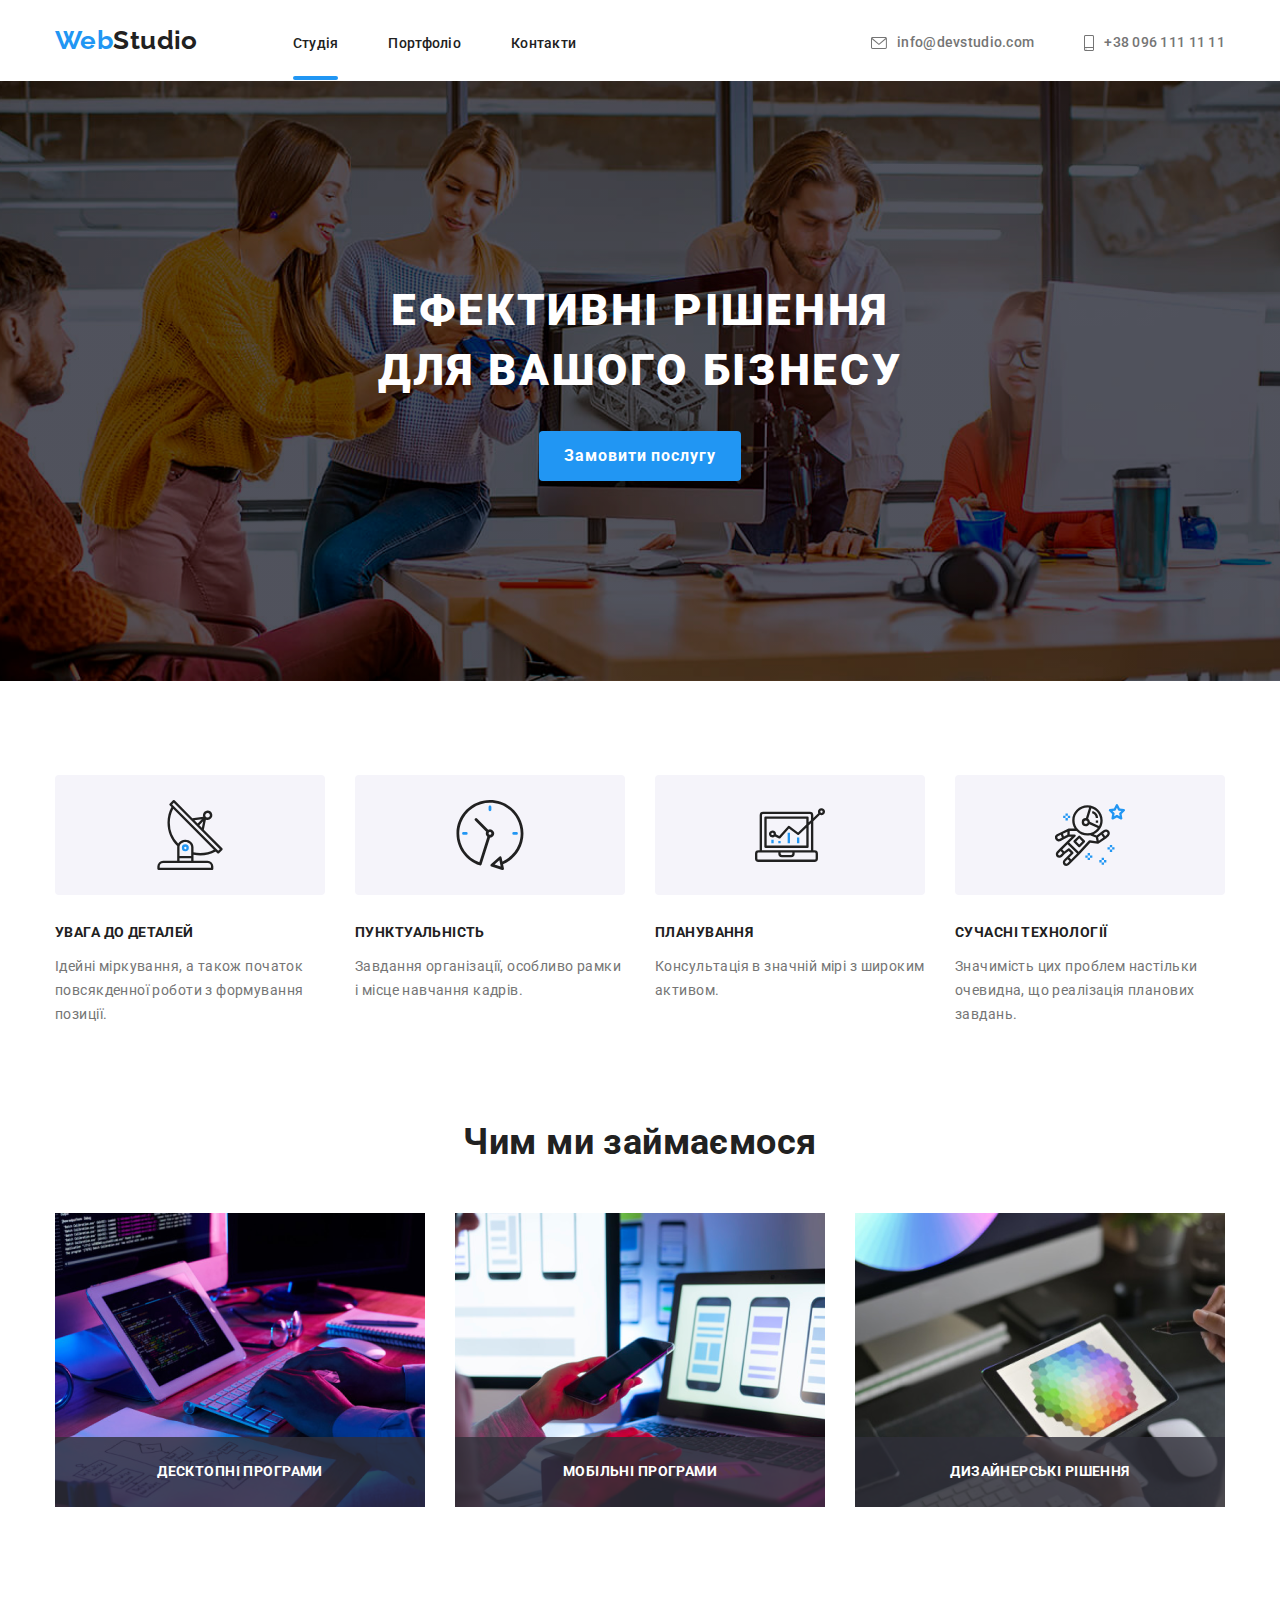
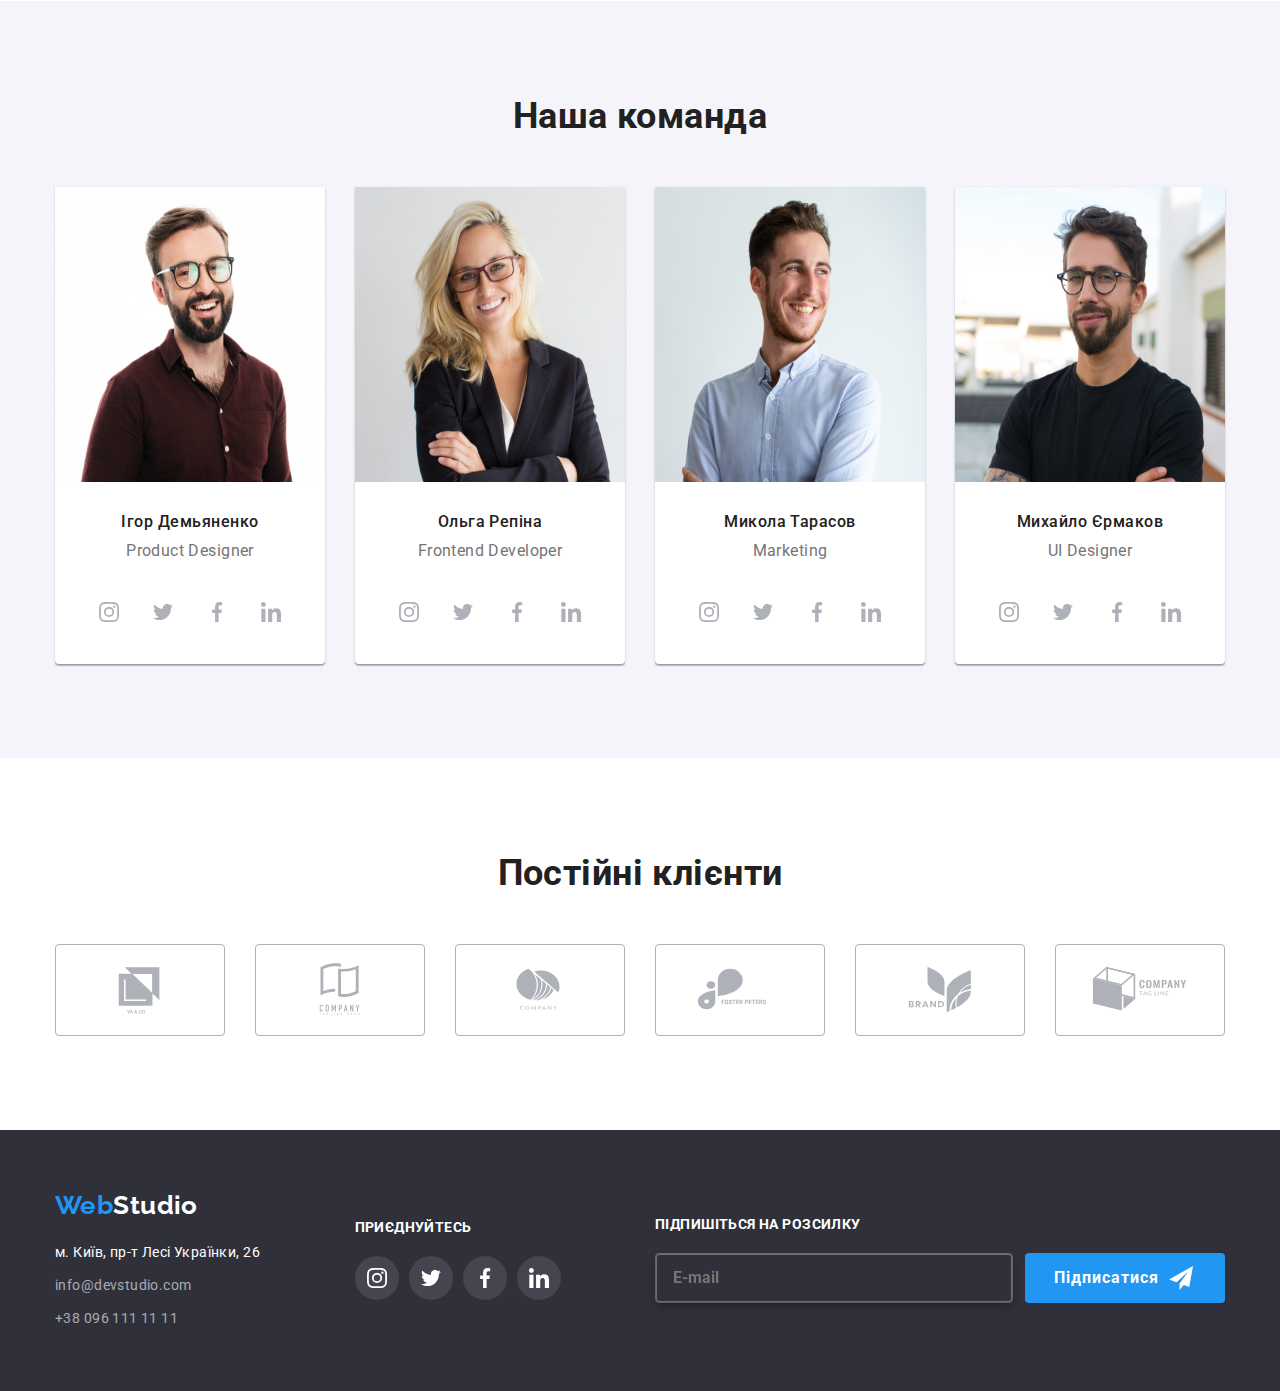
==== commit f86daee1: "fixx details" ====
--- a/index.html
+++ b/index.html
@@ -406,45 +406,55 @@
           </svg>
         </button>
 
-       
         <div class="callback">
-          <p class="callback-title">Залиште свої данні, ми вам перетелефонуємо</p>
-          <form name="callback-form" class="callback-form">
-           
+          <form name="callback-regirtration" class="callback-regirtration">
+            <p class="callback-title">Залиште свої данні, ми вам перетелефонуємо</p>
             <div class="callback-username">
-              <label class="callback-form-username">
+              <label class="callback-form">
                 <span class="callback-name">Ім'я</span> 
-                <input type="text" name="uername" class="uername">
+                <input type="text" name="username" class="username" minlength="3" autofocus>
               </label>
-            </div>
-
-            <div class="callback-phone">
-              <label class="callback-phone-number">
+              <svg class="icon-callback-name" width="18" heigh="18">
+                <use href="./images/images-icons/icons.svg#icon-iccon-person">
+                </use>
+              </svg>
+            </div>
+
+            <div class="calback-phone">
+              <label class="callback-form">
                 <span class="callback-name">Телефон</span>
                 <input type="phone" name="phone" class="phone">
               </label>
+              <svg class="icon-callback-phone" width="18" heigh="18">
+                <use href="./images/images-icons/icons.svg#icon-icon-phone">
+                </use>
+              </svg>
             </div>
             
-           <div class="callback-mail"> 
-            <label class="callback-mail-adress">
+           <div class="callback-mail">
+            <label class="callback-form">
               <span class="callback-name">Пошта</span>            
               <input type="mail" name="mail" class="mail">
             </label>
+            <svg class="icon-callback-mail" width="19" heigh="16"> 
+              <use href="./images/images-icons/icons.svg#icon-icon-email">
+              </use>
+            </svg> 
            </div>
 
            <div class="callback-area">
-            <label class="callback-area-coment">
-              <span >Коментарій</span>              
-              <textarea name="coment" class="coment" rows="7" placeholder="Введіть текст">
-              </textarea>
+            <label class="callback-coment">
+              <span class="callback-name">Коментарій</span>              
+              <textarea type="text" name="coment" class="coment" rows="10" placeholder="Ведіть текст"></textarea>
             </label>
            </div>
           
-           <div class="consent">
-            <label class="consent-accept">
-              <input type="text" name="text" class="contract">
-              <span class="contract-text">Погоджуюсь з розсилкою та приймаю</span>
-              <a class="consent-contract" href=""><span class="contract-text content">Умови договору</span></a>              
+           <div class="checkbox-div">
+            <label class="checkbox-label">
+              <input type="checkbox" name="topic" class="checkbox">
+              <span class="checkbox-icon"></span>
+              <span class="checkbox-text">Погоджуюсь з розсилкою та приймаю</span>
+              <a class="consent-checkbox" href=""><span class="checkbox-text content">Умови договору</span></a>              
             </label>
            </div>
 
--- a/css/styles.css
+++ b/css/styles.css
@@ -551,31 +551,21 @@
 
 /* footer */
 .footer-section {
-    display: flex;
-    width: 1600px;
     padding-top: 60px;
     padding-bottom: 60px;
-    padding-left: 15px;
-    padding-right: 15px;
-    margin-left: auto;
-    margin-right: auto;
-    margin-top: 0;
-    margin-top: 0;
     background-color: #2F303A;
 }
 
 .footer-container {
     display: flex;
+    align-items: center;
+    justify-content: space-between;
     width: 1200px;
     padding-left: 15px;
     padding-right: 15px;
     margin-left: auto;
     margin-right: auto;
 }
-
-.footer-block {
-    width: 231px;
-} 
 
 .logo {
     margin-bottom: 20px;
@@ -660,14 +650,7 @@
 
 /* Network contacts */
 .network-contacts {
-    display: flex;
-    flex-wrap: wrap;
-    width: 206px;
-    margin-left: 70px;
-    margin-right:93px;
     padding-bottom: 0px;
-    align-items: center;
-    align-content: flex-start;
 }
 
 .joing-network {
@@ -677,6 +660,7 @@
 
 .network-contacts > .social-networks {
     margin-top: 0;
+    padding-bottom: 0;
 }
 
 /* Signup-form */
@@ -715,8 +699,20 @@
     font-size: 16px;
     line-height: 1.88;
 
-    color: var(--secondary-background-color);
-    background-color: transparent;
+    border: 1px solid rgba(255, 255, 255, 0.3);
+    filter: drop-shadow(0px 4px 4px rgba(0, 0, 0, 0.15));
+    border-radius: 4px;
+
+    color: var(--secondary-background-color);
+    background-color: #2F303A;
+    transition-property: border;
+    transition-duration: 250ms;
+    transition-timing-function: cubic-bezier(0.4, 0, 0.2, 1);;
+}
+
+.signup-form:focus input {
+    border: 1px solid var(--accent-color);
+    outline: transparent;
 }
 
 .btn-submit {
@@ -779,6 +775,7 @@
     cursor: pointer;
     color: var(--secondary-text-color);
     background-color: #F5F4FA;
+    border-radius: 4px;
     border: transparent;
 
     transition-property: color, background, box-shadow, border-radius;
@@ -789,9 +786,8 @@
  .portfolio-btn:hover,
  .portfolio-btn:focus {
     color: #F5F4FA;
-    background: #2196F3;
-    box-shadow: 0px 3px 1px rgba(0, 0, 0, 0.1), 0px 1px 2px rgba(0, 0, 0, 0.08), 0px 2px 2px rgba(0, 0, 0, 0.12);
-    border-radius: 4px;
+    background:var(--accent-color);
+    box-shadow: 0px 3px 1px rgba(0, 0, 0, 0.1), 0px 1px 2px rgba(0, 0, 0, 0.08), 0px 2px 2px rgba(0, 0, 0, 0.12); 
  }
 
  .portfolio-btn.active {
@@ -924,7 +920,7 @@
 }
 
 .is-hidden {
-    opacity: 0;
+    opacity: 1;
     visibility: hidden;
     pointer-events: none;
 } 
@@ -937,6 +933,7 @@
 
     min-width:528px;
     min-height: 581px;
+    padding: 40px;
 
     background-color: var(--secondary-background-color);
     box-shadow: 0px 1px 3px rgba(0, 0, 0, 0.12), 0px 1px 1px rgba(0, 0, 0, 0.14), 0px 2px 1px rgba(0, 0, 0, 0.2);
@@ -945,8 +942,8 @@
 
 .modal-close-btn {
     position: absolute;
-    top: 0;
-    right: 0;
+    top: 8px;
+    right: 8px;
 
     width: 30px;
     height: 30px;
@@ -962,97 +959,197 @@
     cursor: pointer;
 }
 
-.callback {
+/* Callback form */
+.callback-title { 
+    margin-bottom: 0;
+    font-weight: 700;
+    font-size: 19px;
+    line-height: 1.15;
+    color: var(--secondary-text-color);
+}
+
+.callback-username, 
+.calback-phone,
+.callback-mail {
     display: block;
-    padding: 40px;
-}
-
-.callback-title {
-    margin-top: 0px;
-    margin-bottom: 0px;
-    font-weight: 700;
-    font-size: 20px;
-    line-height: 1.15px;
-    text-align: center;
-    color: var(--secondary-text-color);
-}
-
-.callback-username, 
-.callback-phone,
-.callback-mail,
-.callback-area {
-    display: block;
-    margin-top: 12px;
-}
-
-.uername, .phone, .mail {
+    position: relative; 
+}
+
+.username, .phone, .mail, .coment {
     width: 100%;
     height: 40px;
-    padding-top: 15px;
-    padding-left: 42px;
-    padding-bottom: 15px;
-    padding-right: 15px;
-    outline: 1px solid rgba(33, 33, 33, 0.2);
+    padding: 15px 15px 15px 42px;
+    
+    border: 1px solid rgba(33, 33, 33, 0.2);
     border-radius: 4px;
     background-color:var(--secondary-background-color);
 
-    transition-property: outline;
-    transition-duration: 250ms;
-    transition-timing-function: cubic-bezier(0.4, 0, 0.2, 1);
-}
-
-.uername.phone.mail:focus {
+    transition-property: border;
+    transition-duration: 250ms;
+    transition-timing-function: cubic-bezier(0.4, 0, 0.2, 1);
+}
+
+.username:focus,
+.phone:focus,
+.mail:focus,
+.coment:focus {
+    outline: transparent;
     box-shadow: 0px 1px 3px #0000001f, 0px 1px 1px rgba(0, 0, 0, 0.14), 0px 2px 1px rgba(0, 0, 0, 0.2);
-    outline: #2196F3;
+    border: 1px solid var(--accent-color);
+}
+
+.username {
+    position: relative;
+}
+
+.icon-callback-name {
+    position: absolute;
+    top: 50%;
+    left: 15px;
+    transform: translateY(10%);
+    width: 18px;
+    height: 18px;
+    fill: var(--secondary-text-color);
+
+    transition-property: fill;
+    transition-duration: 250ms;
+    transition-timing-function: cubic-bezier(0.4, 0, 0.2, 1);
+}
+
+.username:focus .icon-callback-name {
+    fill: var(--accent-color);
+}
+
+.phone {
+    position: relative;
+}
+
+.icon-callback-phone {
+    position: absolute;
+    top: 50%;
+    left: 15px;
+    transform: translateY(10%);
+    width: 18px;
+    height: 18px;
+    fill: var(--secondary-text-color);
+
+    transition-property: fill;
+    transition-duration: 250ms;
+    transition-timing-function: cubic-bezier(0.4, 0, 0.2, 1);
+}
+
+.mail {
+    position: relative;
+}
+
+.icon-callback-mail {
+    position: absolute;
+    top: 50%;
+    left: 15px;
+    transform: translateY(15%);
+    width: 19px;
+    height: 16px;
+    fill: var(--secondary-text-color);
+
+    transition-property: fill;
+    transition-duration: 250ms;
+    transition-timing-function: cubic-bezier(0.4, 0, 0.2, 1);
 }
 
 .coment {
-    width: 100%;
     height: 120px;
     padding: 16px;
-
-    outline: 1px solid rgba(33, 33, 33, 0.2);
-    border-radius: 4px;
-    background-color:var(--secondary-background-color);
-    
-    transition-property: outline;
-    transition-duration: 250ms;
-    transition-timing-function: cubic-bezier(0.4, 0, 0.2, 1)
-}
-
-.coment:focus  {
-    outline: red;
-    box-shadow: 0px 1px 3px rgba(0, 0, 0, 0.12), 0px 1px 1px rgba(0, 0, 0, 0.14), 0px 2px 1px rgba(0, 0, 0, 0.2);
+    resize: none;
+}
+
+.coment::placeholder {
+    padding: 16px;
+    position: absolute;
+    top: 0;
+    left:0;
+}
+
+.callback-form,
+.callback-coment {
+    display: block;
+    align-items: center;
+    justify-content: center;
 }
 
 .callback-name {
+    display: block;
+    margin-top: 10px;
+    margin-bottom: 4px;
     font-weight: 400;
     font-size: 12px;
     line-height: 1.67;
     letter-spacing: 0.01em;
     color: var(--primary-text-color);
-}
-
-.callback-form {
-    margin-bottom: 0px ;
-}
-
-.consent {
-    display: flex;
+} 
+
+.consent-checkbox {
+    text-decoration: none;
+}
+
+.checkbox-div {
+    display: flex;
+    justify-content: center;
     margin-top: 20px;
     margin-bottom: 30px;
 }
 
-.contract-text {
+.checkbox-label {
+    display: inline-block;
+    position: relative;
+}
+
+.checkbox {
+    position: absolute;
+    top:50%;
+    left: 13px;
+    transform: translateY(-50%);
+    margin-right: 9px;
+    -webkit-appearance: none;
+    -moz-appearance: none;
+    appearance: none;
+}
+
+.checkbox-icon {
+    margin-left: 13px;
+    display: inline-block;
+    position: absolute;
+    width: 16px;
+    height: 15px;
+    top:4px;
+    border: 2px solid var(--secondary-text-color);
+    border-radius: 2px; 
+}
+
+.checkbox:checked + .checkbox-icon {
+    align-items: center;
+    justify-content: center;
+    background-color: var(--accent-color);
+    border: transparent;
+    background-image: url(../images/images-icons/icon-check.svg#icon-icon-check);
+    
+    fill: var(--accent-color);
+    background-position: center;
+    background-size: contain;
+    background-origin: border-box;
+}
+
+.checkbox-text {
+    margin-left: 36px;
     font-weight: 400;
     font-size: 14px;
     line-height: 1.71;   
     color: var(--primary-text-color);
 }
 
-.consent .content {
-    color: #2196F3;
-    text-decoration: rgb(14, 149, 211);
+.content {
+    margin-left: auto;
+    color: var(--accent-color);
+    text-decoration: underline;
 }
 
 .submit {
@@ -1060,7 +1157,6 @@
     height: 50px;
     padding-top: 10px;
     padding-bottom: 10px;
-    margin-bottom: 40px;
     margin-left: auto;
     margin-right: auto;
 
